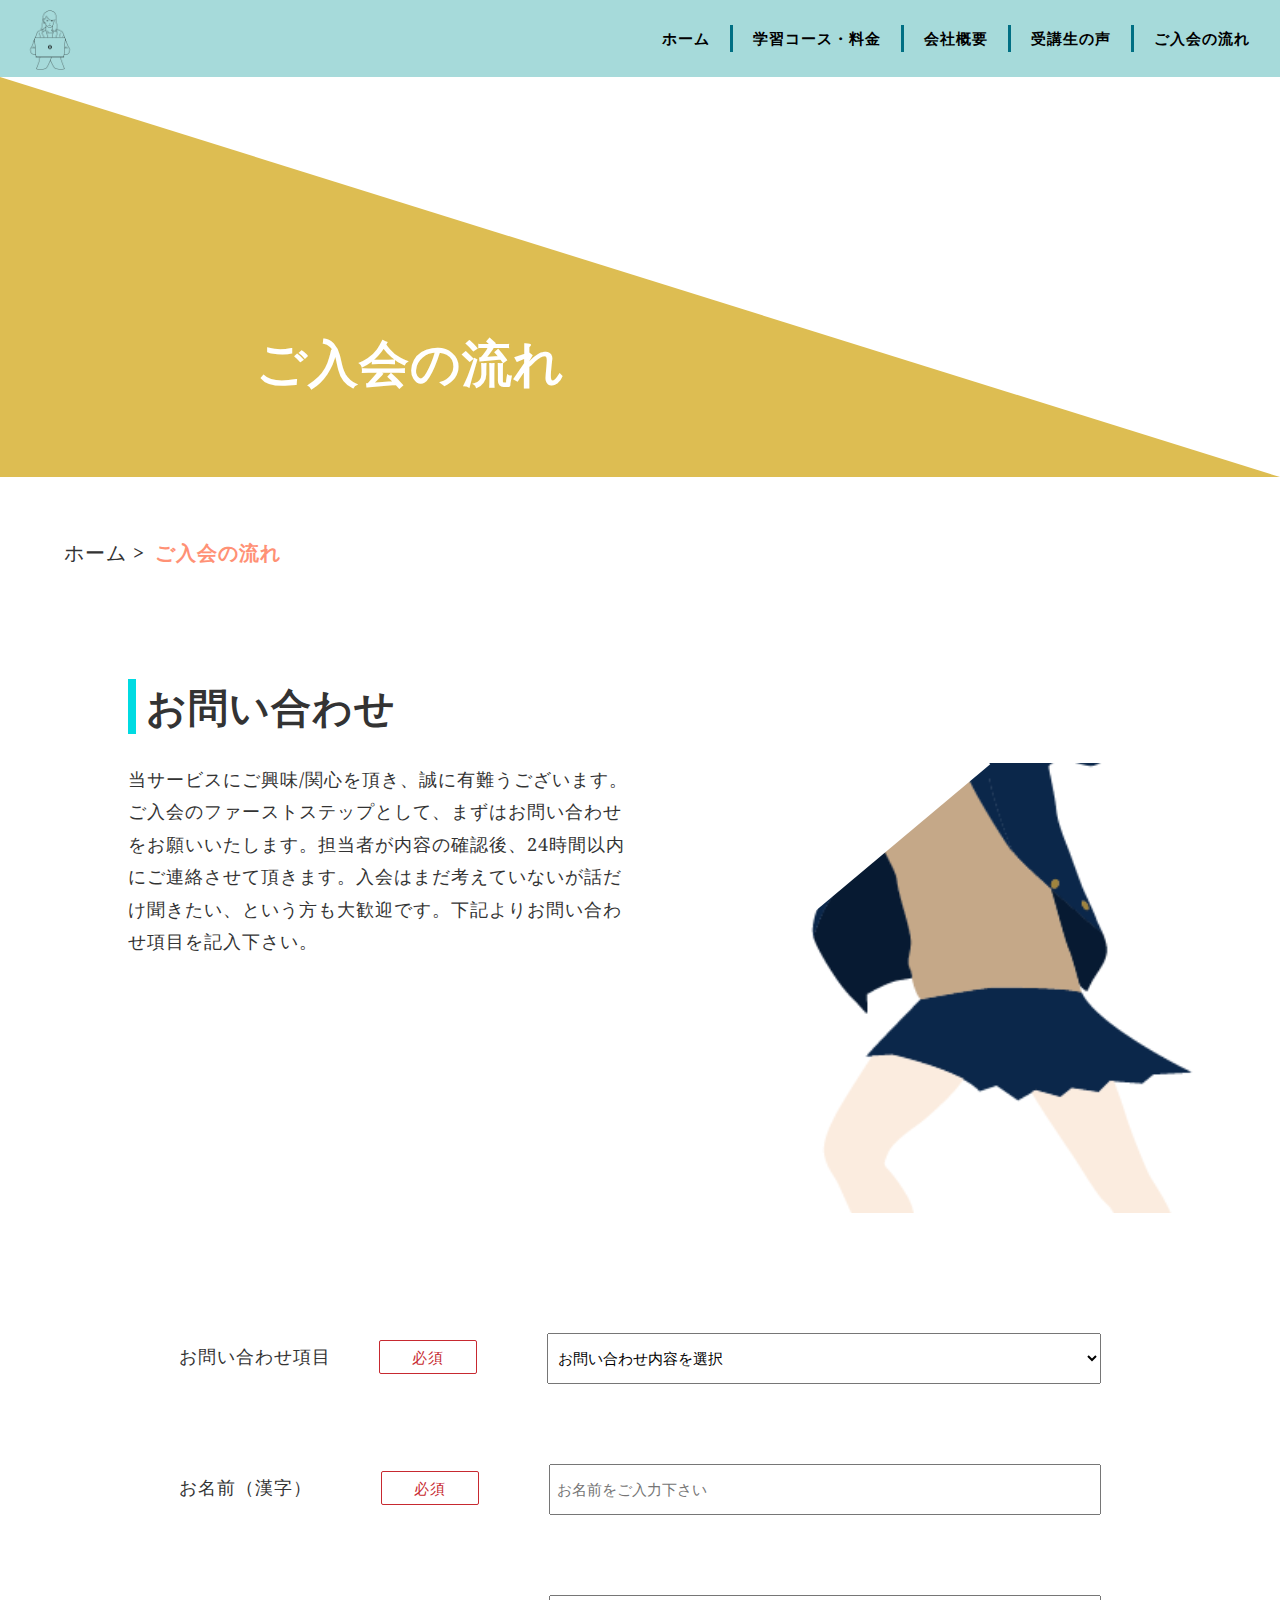
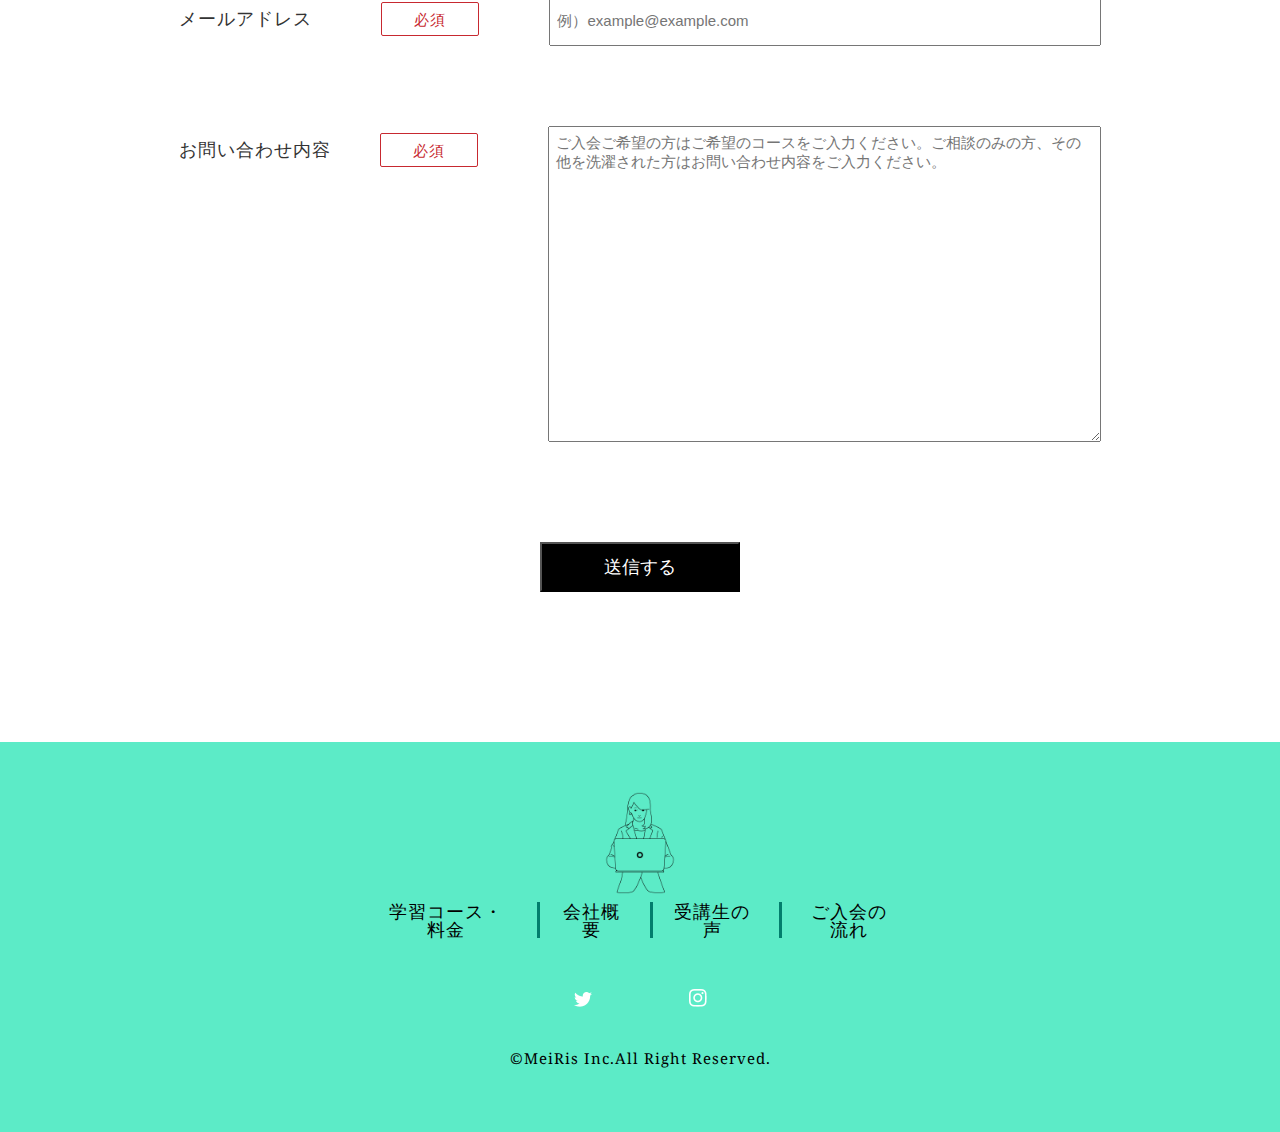
==== html/join.html @ 3c44c2d4 "first-commit" ====
<!DOCTYPE html>

<html>
  <head>
    <meta charset="UTF-8">
    <title>オンライン家庭教師MeiRis</title>
    <meta name="description" content="好きな場所で、好きな時間に。Mei学校合格への道しるべとなります。">
    <meta name="keywords" content="家庭教師,オンライン,Mei大学">
    <meta name="viewport" content="width=device-width, initial-scale=1.0">
    <meta property="og:title" content="オンライン家庭教師MeiRis">
    <meta property="og:type" content="article">
    <meta property="og:url" content="https://withcode-plus.tech">
    <meta property="og:image" content="../img/logo.png">
    <meta property="og:description" content="好きな場所で、好きな時間に。Mei学校合格への道しるべとなります。">
    <meta property="og:site_name" content="オンライン家庭教師">
    <link rel="icon" href="../favicon.ico">
    <link rel="apple-touch-icon" sizes="180×180" href="../img/logo.png">
    <link rel="stylesheet" type="text/css" href="../css/reset.css">
    <link rel="stylesheet" type="text/css" href="../css/common1.css">
    <link rel="stylesheet" type="text/css" href="../css/common2.css">
    <link rel="stylesheet" type="text/css" href="../css/join.css">
    <link rel="preconnect" href="https://fonts.googleapis.com">
    <link rel="preconnect" href="https://fonts.gstatic.com" crossorigin>
    <link href="https://fonts.googleapis.com/css2?family=Noto+Serif:ital,wght@0,400;0,700;1,400;1,700&display=swap"
      rel="stylesheet">
  </head>

  <body>
    <header>
      <div class="header_all">
        <a href="../index.html" class="logo">
          <img src="../img/logo.png" alt="ロゴ画像">
        </a>
        <nav class="navbar">
          <ul>
            <li><a href="../index.html">ホーム</a></li>
            <li><a href="study.html">学習コース・料金</a></li>
            <li><a href="company.html">会社概要</a></li>
            <li><a href="feedback.html">受講生の声</a></li>
            <li><a href="join.html">ご入会の流れ</a></li>
          </ul>
        </nav>
      </div>
      <p class="drawer"></p>
    </header>

    <main>
      <section class="top">
        <div class="top_bg">
          <p class="top_ttl">
            ご入会の流れ
          </p>
        </div>
      </section>
    
      <section class="breadcrumb">
        <ul>
          <li>
            <a href="../index.html"><span>ホーム</span></a>
          </li>
          <li>
            <a href="feedback.html"><span class="color">ご入会の流れ</span></a>
          </li>
        </ul>
      </section>

      <section class="contact">
        <div class="inner">
          <h2 class="section_ttl"><small></small>お問い合わせ</h2>
          <div class="contact_item">
            <p class="contact_txt">
              当サービスにご興味/関心を頂き、誠に有難うございます。ご入会のファーストステップとして、まずはお問い合わせをお願いいたします。担当者が内容の確認後、24時間以内にご連絡させて頂きます。入会はまだ考えていないが話だけ聞きたい、という方も大歓迎です。下記よりお問い合わせ項目を記入下さい。
            </p>
          </div>
          <div class="contact_img"></div>
          <form action="#" class="contact_form" id="form">
            <div class="contact_box">
              <label for="name" class="contact_form_ttl">お問い合わせ項目</label>
              <select class="contact_form_box1" name="subject" required="required">
                <optgroup value>
                  <option class="select_with" value="プルダウンメニューで問い合わせ内容を選択" hidden>お問い合わせ内容を選択</option>
                  <option class="select_with" value="ご入会ご希望">ご入会ご希望</option>
                  <option class="select_with" value="ご相談のみ">ご相談のみ</option>
                  <option class="select_with" value="その他">その他</option>
                </optgroup>
              </select>
            </div>
            <div class="contact_box">
              <label for="name" class="contact_form_ttl">お名前（漢字）</label>
              <input type="text" class="contact_form_box2" name="" required="required" placeholder="お名前をご入力下さい">
            </div>
            <div class="contact_box">
              <label for="email" class="contact_form_ttl">メールアドレス</label>
              <input type="email" class="contact_form_box2" name="" required="required" placeholder="例）example@example.com">
            </div>
            <div class="contact_box _area">
              <label for="message" class="contact_form_ttl _ttl">お問い合わせ内容</label>
              <textarea name="message" class="contact_txtarea" id="message" cols="30" rows="10" required="required"
                placeholder="ご入会ご希望の方はご希望のコースをご入力ください。ご相談のみの方、その他を洗濯された方はお問い合わせ内容をご入力ください。"></textarea>
            </div>
            <button type="submit" class="contact_btn">送信する</button>
          </form>
        </div>
        
      </section>

    </main>

    <footer>
      <div class="footer_logo">
        <a href="../index.html">
          <img src="../img/logo.png" alt="ロゴ画像">
        </a>
        <ul class="footer_list">
          <li class="footer_item">
            <a href="study.html">学習コース・料金</a>
          </li>
          <li class="footer_item">
            <a href="company.html">会社概要</a>
          </li>
          <li class="footer_item">
            <a href="feedback.html">受講生の声</a>
          </li>
          <li class="footer_item">
            <a href="join.html">ご入会の流れ</a>
          </li>
        </ul>
        <ul class="footer_sns">
          <li class="sns_icon1">
            <a href="#"><img src="../img/twitter.png" alt="Twitterアイコン"></a>
          </li>
          <li class="sns_icon2">
            <a href="#"><img src="../img/instagram.png" alt="Instagramアイコン"></a>
          </li>
        </ul>
        <small class="footer_txt">©MeiRis Inc.All Right Reserved.</small>
      </div>
    </footer>
  </body>
</html>
---- css/common1.css ----
@charset "UTF-8";

body {
  font-size: 15px;
  font-family: 'Noto Serif', serif;
  line-height: 1.8;
  letter-spacing: 1px;
  word-break: break-all;
  color: #333;
}

a {
  text-decoration: none;
  color: #333;
}

li {
  list-style: none;
}
header {
  width: 100%;
  display: inline-block;
  background: rgb(166, 218, 218); /* 追加 */
}

header .logo {
  position: absolute;
  padding: 10px 0 0 20px;
  z-index: 2;
}

header .logo img {
  width: 60px; /* 変更 */
  height: auto;
  z-index: 2;
}

header .navbar ul {
  display: flex;
  float: right;
  position: relative;
  margin: 15px 0;
}

header .navbar ul li {
  margin: 10px; /* 変更 */
  padding-right: 20px; /* 追加 */
  border-right: solid 3px #006f83; /* 追加 */
}

header .navbar ul li:last-child {
  border-right: none; /* 追加 */
}

header .navbar ul li a {
  color: rgb(0, 0, 0);
  font-weight: 700; /* 追加 */
  font-size: 15px;
}

header .navbar ul li a:hover {
  color: #75a9ff;
}

header .respons {
  visibility: hidden; /* 追加 */
  width: 0; /* 追加 */
  height: 0; /* 追加 */
}

header .drawer {
  visibility: hidden;
}
.inner {
  max-width: 80%;
  margin: 0 auto;
  position: relative;
}

.intro {
  width: 40%;
}

.section_ttl {
  margin-bottom: 20px;
  font-size: 40px;
}

.section_ttl small {
  border-left: solid 8px #00dbe2;
  padding-right: 10px;
}

.intro_txt {
  font-size: 18px;
}

footer {
  padding: 50px 0 20px;
  background: rgb(92, 235, 199);
  color: rgb(0, 0, 0);
}
.footer_logo {
  width: 40%;
  height: auto;
  margin: 0 auto;
  margin-bottom: 40px;
  text-align: center;
}

.footer_logo img {
  width: 20%;
  height: auto;
}
.footer_list {
  display: flex;
  justify-content: center;
  margin-bottom: 50px;
}

.footer_item {
  padding-right: 28px;
  margin-right: 20px;
  border-right: solid 3px #027e6d;
  font-size: 18px;
  line-height: 1;
}

.footer_item a {
  color: rgb(0, 0, 0);
}

.footer_item a:hover {
  color: #75a9ff;
}

.footer_item:last-child {
  padding-right: 0;
  margin-right: 0;
  border-right: none;
}
.footer_sns {
  margin-bottom: 30px;
  display: flex;
  justify-content: center;
  align-items: center;
}

.footer_sns .sns_icon1 {
  margin-right: 25px;
}

.footer_sns .sns_icon1,
.sns_icon2 {
  width: 90px;
  height: auto;
  -webkit-transition: 0.2s;
  transition: 0.2s;
}

.footer_sns .sns_icon1:hover,
.sns_icon2:hover {
  -webkit-transition: 0.2s;
  transition: 0.2s;
  -webkit-transform: translateY(-5px);
  transform: translateY(-5px);
}
.footer_txt {
  display: block;
  text-align: center;
  font-size: 15px;
}
@media screen and (max-width: 1024px) {

  .section_ttl {
  font-size: 30px;
}
}
@media screen and (max-width: 768px) {
.inner {
  max-width: 95%;
}

}
---- css/common2.css ----
.top {
  width: 100%;
  height: 400px;
  margin-bottom: 50px;
  position: relative;
  bottom: 8px;
}

.top_bg {
  width: 100%;
  height: 100%;
  background-color: rgb(221, 189, 82);
  -webkit-clip-path: polygon(0% 0%, 0% 100%, 100% 50%);
  clip-path: polygon(0% 0%, 0% 100%, 100% 100%);
}

.top_ttl {
  position: absolute;
  left: 20%;
  top: 60%;
  color: #fff;
  z-index: 2;
  font-size: 50px;
  font-weight: 700;
}


.breadcrumb {
  max-width: 90%;
  margin: 0 auto;
}

.breadcrumb ul {
  display: flex;
  margin-bottom: 100px;
}

.breadcrumb li {
  font-size: 20px;
}

.breadcrumb li::after {
  content: ">";
  padding-right: 10px;
  font-size: 20px;
}

.breadcrumb li:last-child::after {
  content: "";
}

.color {
  color: #ff9175;
  font-weight: 700;
}
@media screen and (max-width: 768px) {
  .top_ttl {
  font-size: 40px;
}
}
---- css/join.css ----
.contact_item {
  display: flex;
  position: absolute;
  width: 50%;
}

.contact_txt {
  line-height: 1.8;
  font-size: 18px;
  z-index: 5;
}
.contact_img {
  background: url(../img/contact.png) no-repeat center;
  background-size: cover;
  width: 80%;
  height: 450px;
  position: relative;
  left: 32.5%;
  z-index: -1;
  margin-bottom: 120px;
  overflow: hidden;
}

.contact_img::before {
  position: absolute;
  content: "";
  width: 380px;
  height: 760px;
  background: #fff;
  z-index: 0;
  -webkit-transform: rotate(50deg);
  transform: rotate(50deg);
  left: -9%;
  top: -280px;
}
.contact_form {
  width: 90%;
  margin: 0 auto;
}
.contact_box {
  display: flex;
  margin-bottom: 80px;
}
.contact_form_box1 {
  height: 51px;
  width: 69%;
  padding-left: 6px;
  font-size: 15px;
}

.contact_form_box2 {
  height: 45px;
  width: 67%;
  padding-left: 6px;
  font-size: 15px;
}
.contact_box._area {
  margin-bottom: 0;
}
.contact_form_ttl {
  width: 46%;
  height: 100%;
  font-size: 18px;
  line-height: 1.5;
  position: relative;
  margin-top: 10px;
}

.contact_form_ttl::after {
  content: "必須";
  position: absolute;
  right: 70px;
  top: 50%;
  -webkit-transform: translateY(-50%);
  transform: translateY(-50%);
  text-align: center;
  width: 96px;
  line-height: 32px;
  font-size: 15px;
  color: #c72930;
  border: 1px solid #c72930;
  border-radius: 2px;
}
.contact_txtarea {
  width: 67%;
  height: 300px;
  margin-bottom: 100px;
  font-size: 15px;
  padding: 7px;
}
.contact_btn {
  width: 200px;
  height: 50px;
  margin: 0 auto 150px;
  font-size: 18px;
  display: block;
  color: #fff;
  background: #000;
  -webkit-transition: 0.4s;
  transition: 0.4s;
  cursor: pointer;
}

.contact_btn:hover {
  color: #000;
  background: #fff;
  -webkit-transition: 0.4s;
  transition: 0.4s;
}
@media screen and (max-width: 1024px) {
.contact_form_ttl {
font-size: 14px;
}
}
@media screen and (max-width: 768px) {
.contact_img {
width: 70%;
bottom: 200px;
margin-bottom: 0;
}

.contact_form_box {
width: 320px;
}

.contact_txtarea {
width: 320px;
}
.contact_form_ttl {
font-size: 10px;
}
}
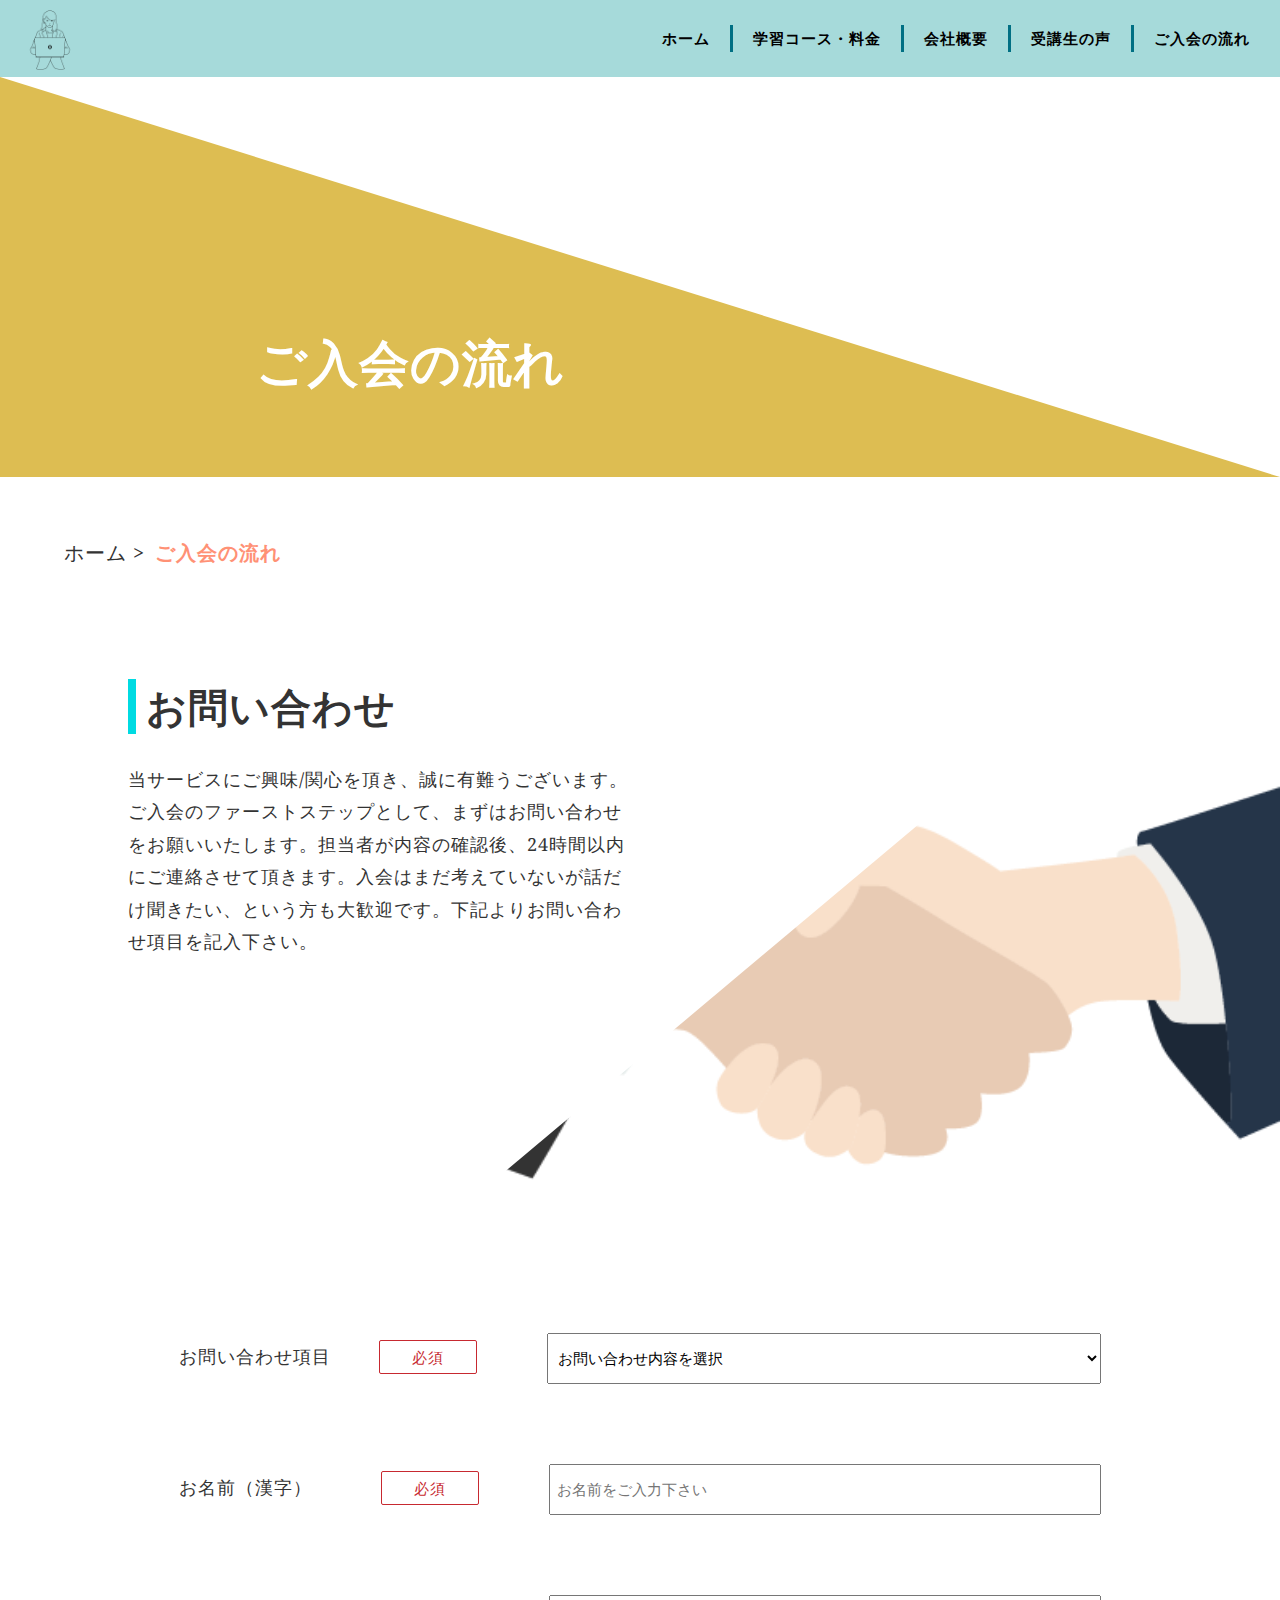
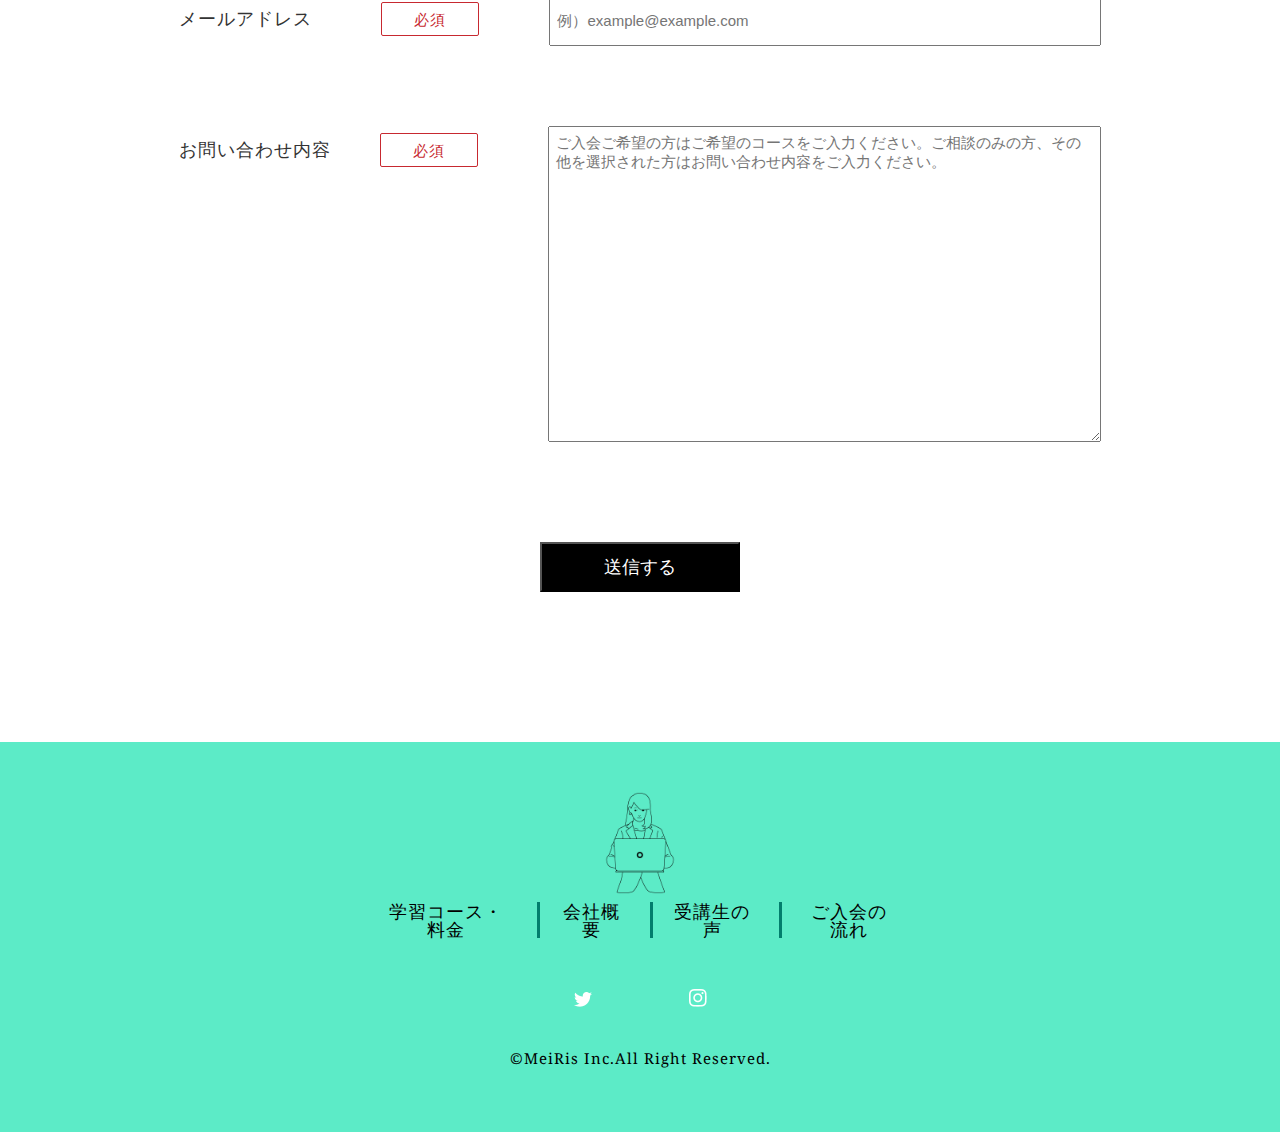
==== commit 6cf6b911: "二回目修正" ====
--- a/html/join.html
+++ b/html/join.html
@@ -96,7 +96,7 @@
             <div class="contact_box _area">
               <label for="message" class="contact_form_ttl _ttl">お問い合わせ内容</label>
               <textarea name="message" class="contact_txtarea" id="message" cols="30" rows="10" required="required"
-                placeholder="ご入会ご希望の方はご希望のコースをご入力ください。ご相談のみの方、その他を洗濯された方はお問い合わせ内容をご入力ください。"></textarea>
+                placeholder="ご入会ご希望の方はご希望のコースをご入力ください。ご相談のみの方、その他を選択された方はお問い合わせ内容をご入力ください。"></textarea>
             </div>
             <button type="submit" class="contact_btn">送信する</button>
           </form>
@@ -136,5 +136,8 @@
         <small class="footer_txt">©MeiRis Inc.All Right Reserved.</small>
       </div>
     </footer>
+
+    <script src="https://ajax.googleapis.com/ajax/libs/jquery/3.5.1/jquery.min.js"></script>
+    <script type="text/javascript" src="../js/common.js"></script>
   </body>
 </html>--- a/css/common1.css
+++ b/css/common1.css
@@ -181,4 +181,183 @@
   max-width: 95%;
 }
 
+}
+@media screen and (max-width: 540px) {
+header .drawer {
+  visibility: visible;
+  width: 24px;
+  right: 10px;
+  top: 10px;
+  position: absolute;
+  border-top: solid 4px #aaaaaa;
+  cursor: pointer;
+  z-index: 100;
+}
+
+header .drawer::before,
+header .drawer::after {
+  content: "";
+  display: block;
+  width: 24px;
+  background: #aaaaaa;
+  height: 4px;
+  position: absolute;
+  right: 0;
+  -webkit-transition: all 0.5s;
+  transition: all 0.5s;
+}
+
+header .drawer:before {
+  top: 6px;
+}
+
+header .drawer:after {
+  top: 15px;
+}
+header .navbar {
+  position: absolute;
+  width: 100%;
+  height: 100%;
+  display: none;
+  top: 0;
+  left: 0;
+  z-index: 3;
+  background: rgb(166, 245, 245);
+}
+
+header .navbar ul {
+  display: block;
+  text-align: center;
+  float: none;
+  top: 20%;
+}
+
+header .navbar ul li {
+  width: 40%;
+  margin: 0 auto 20px;
+  padding-right: 0;
+  border-right: none;
+  border-bottom: solid 3px #75a9ff;
+}
+
+header .navbar ul li a {
+  font-size: 20px;
+  line-height: 2;
+}
+header .respons {
+  visibility: visible;
+}
+body.nav-open header .drawer {
+  border-top: 0;
+}
+
+body.nav-open header .drawer:before {
+  top: 9px;
+  transform: rotate(-45deg);
+}
+
+body.nav-open header .drawer:after {
+  top: 9px;
+  transform: rotate(45deg);
+}
+
+}
+@media screen and (max-width: 480px) {
+  .inner {
+  max-width: 95%;
+}
+header {
+  display: block;
+}
+
+header .logo {
+  padding: 5px 0 0 5px;
+}
+
+.footer_logo {
+  width: 40%;
+}
+
+.footer_item {
+  padding-right: 7px;
+  margin-right: 7px;
+}
+header .drawer {
+  visibility: visible;
+  width: 24px;
+  right: 10px;
+  top: 10px;
+  position: absolute;
+  border-top: solid 4px #aaaaaa;
+  cursor: pointer;
+  z-index: 100;
+}
+
+header .drawer::before,
+header .drawer::after {
+  content: "";
+  display: block;
+  width: 24px;
+  background: #aaaaaa;
+  height: 4px;
+  position: absolute;
+  right: 0;
+  -webkit-transition: all 0.5s;
+  transition: all 0.5s;
+}
+
+header .drawer:before {
+  top: 6px;
+}
+
+header .drawer:after {
+  top: 15px;
+}
+header .navbar {
+  position: absolute;
+  width: 100%;
+  height: 100%;
+  display: none;
+  top: 0;
+  left: 0;
+  z-index: 3;
+  background: rgb(166, 245, 245);
+}
+
+header .navbar ul {
+  display: block;
+  text-align: center;
+  float: none;
+  top: 20%;
+}
+
+header .navbar ul li {
+  width: 40%;
+  margin: 0 auto 20px;
+  padding-right: 0;
+  border-right: none;
+  border-bottom: solid 3px #75a9ff;
+}
+
+header .navbar ul li a {
+  font-size: 20px;
+  line-height: 2;
+}
+header .respons {
+  visibility: visible;
+}
+body.nav-open header .drawer {
+  border-top: 0;
+}
+
+body.nav-open header .drawer:before {
+  top: 9px;
+  transform: rotate(-45deg);
+}
+
+body.nav-open header .drawer:after {
+  top: 9px;
+  transform: rotate(45deg);
+}
+
 }--- a/css/common2.css
+++ b/css/common2.css
@@ -1,3 +1,4 @@
+@charset "UTF-8";
 .top {
   width: 100%;
   height: 400px;
@@ -57,4 +58,24 @@
   .top_ttl {
   font-size: 40px;
 }
+}
+@media screen and (max-width: 540px){
+
+  .top_ttl {
+  position: absolute;
+  left: 20%;
+  top: 60%;
+  color: #fff;
+  z-index: 2;
+  font-size: 30px;
+  font-weight: 700;
+}
+}
+@media screen and (max-width: 480px) {
+  .top_ttl {
+  font-size: 20px;
+  position: absolute;
+  left: 10%;
+  top: 70%;
+}
 }--- a/css/join.css
+++ b/css/join.css
@@ -1,3 +1,4 @@
+@charset "UTF-8";
 .contact_item {
   display: flex;
   position: absolute;
@@ -129,4 +130,65 @@
 .contact_form_ttl {
 font-size: 10px;
 }
+}
+@media screen and (max-width: 540px){
+  .contact_img::before {
+  position: absolute;
+  content: "";
+  width: 380px;
+  height: 760px;
+  background: #fff;
+  z-index: 0;
+  -webkit-transform: rotate(50deg);
+  transform: rotate(50deg);
+  left: -9%;
+  top: -400px;
+}
+  .contact_form_ttl::after {
+  content: "必須";
+  position: absolute;
+  right: 20px;
+  top: 50%;
+  -webkit-transform: translateY(-50%);
+  transform: translateY(-50%);
+  text-align: center;
+  width: 60px;
+  line-height: 32px;
+  font-size: 10px;
+  color: #c72930;
+  border: 1px solid #c72930;
+  border-radius: 2px;
+}
+
+}
+@media screen and (max-width: 480px) {
+  .contact_img {
+  background-image: none;
+  height: 0;
+}
+
+.contact_item {
+  width: 100%;
+  display: block;
+  position: relative;
+  margin-bottom: 50px;
+}
+
+.contact_box {
+  display: block;
+}
+
+.contact_form_ttl::after {
+  position: relative;
+  left: 10px;
+}
+
+.contact_form_box {
+  width: 90%;
+  height: 35px;
+}
+
+.contact_txtarea {
+  width: 90%;
+}
 }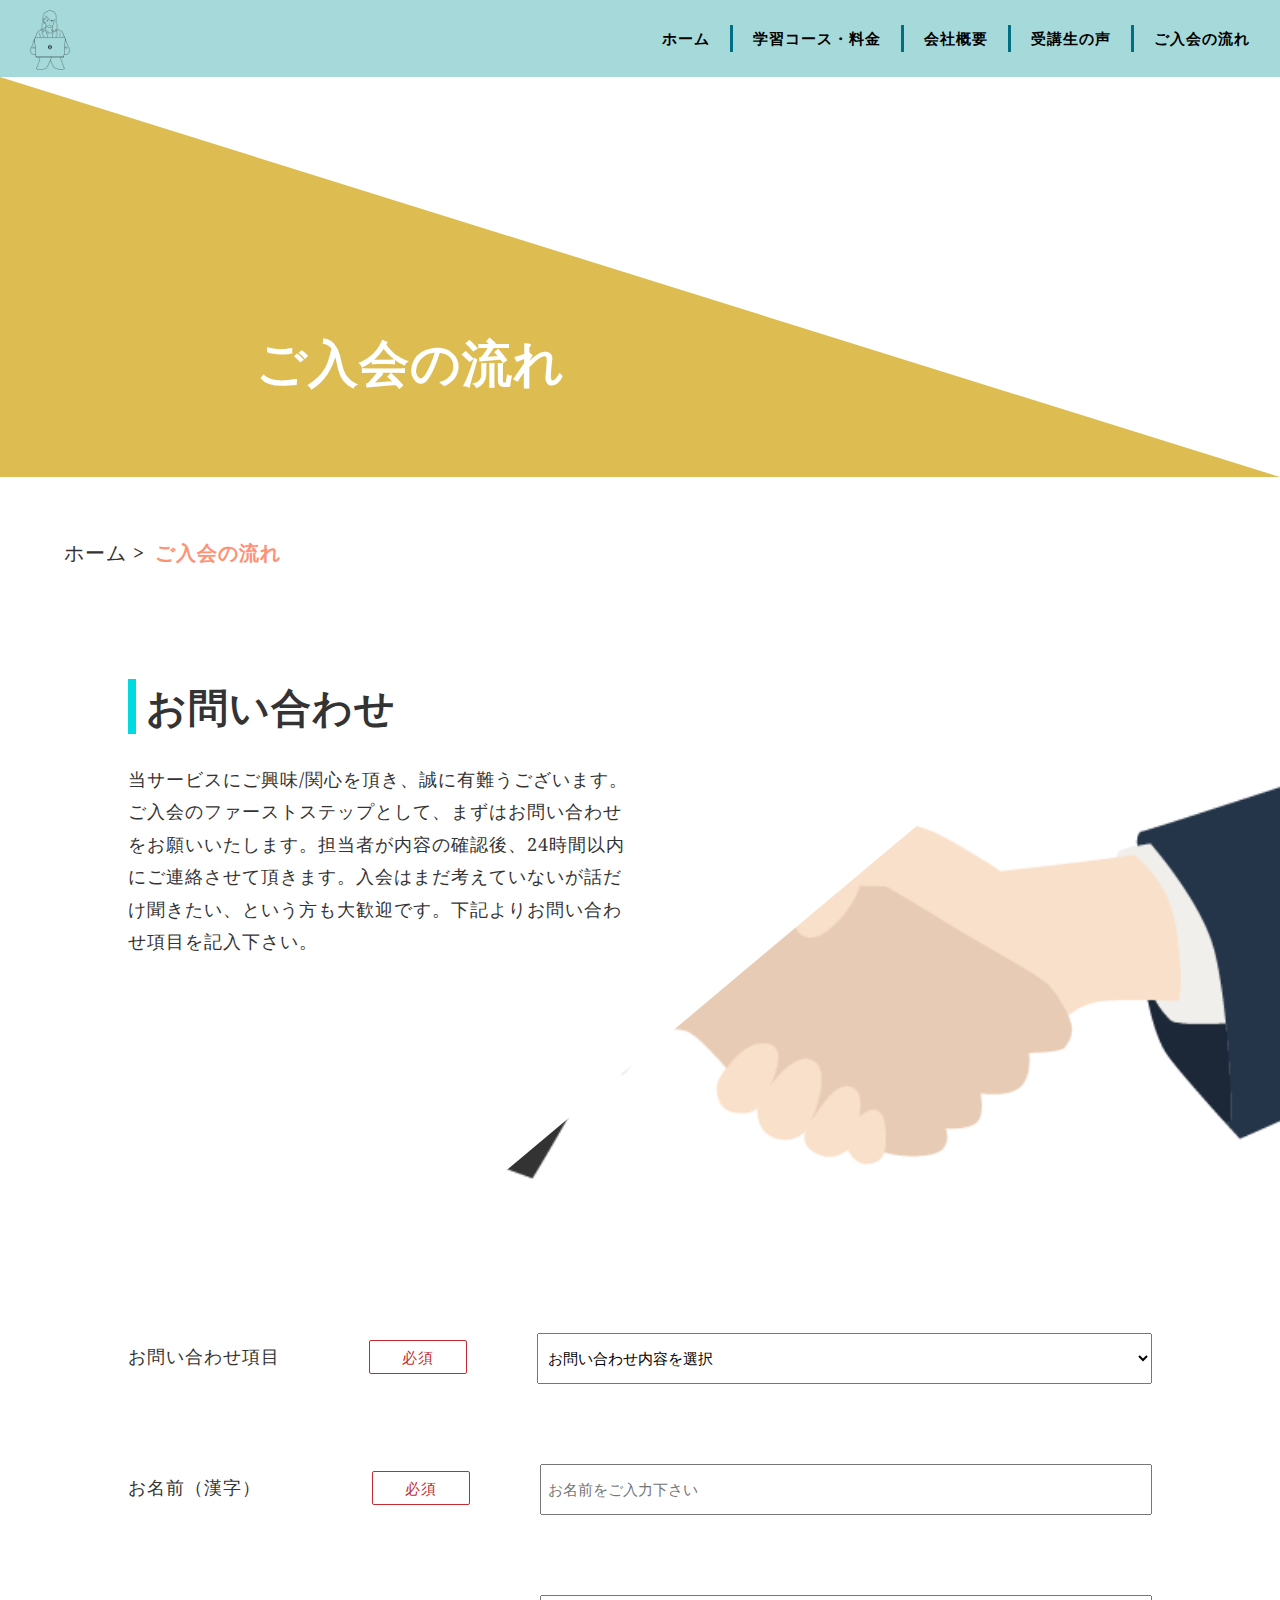
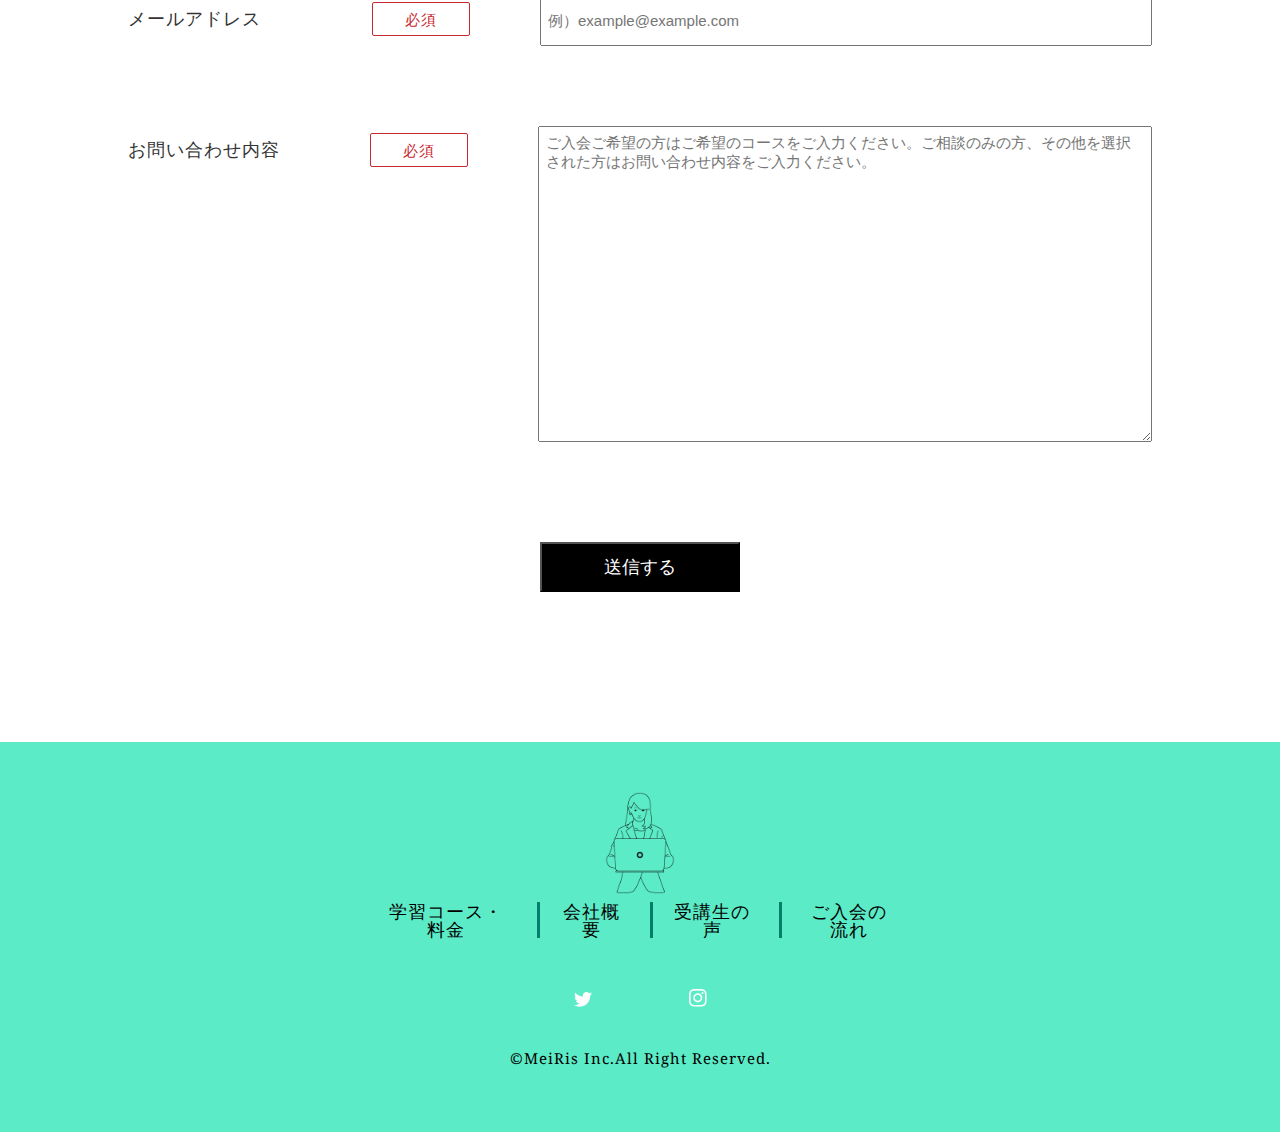
==== commit 02cb64fa: "三回目完成版" ====
--- a/html/join.html
+++ b/html/join.html
@@ -73,7 +73,7 @@
             </p>
           </div>
           <div class="contact_img"></div>
-          <form action="#" class="contact_form" id="form">
+          <form action="mail.php" class="contact_form" id="form" method="POST"></form>
             <div class="contact_box">
               <label for="name" class="contact_form_ttl">お問い合わせ項目</label>
               <select class="contact_form_box1" name="subject" required="required">
